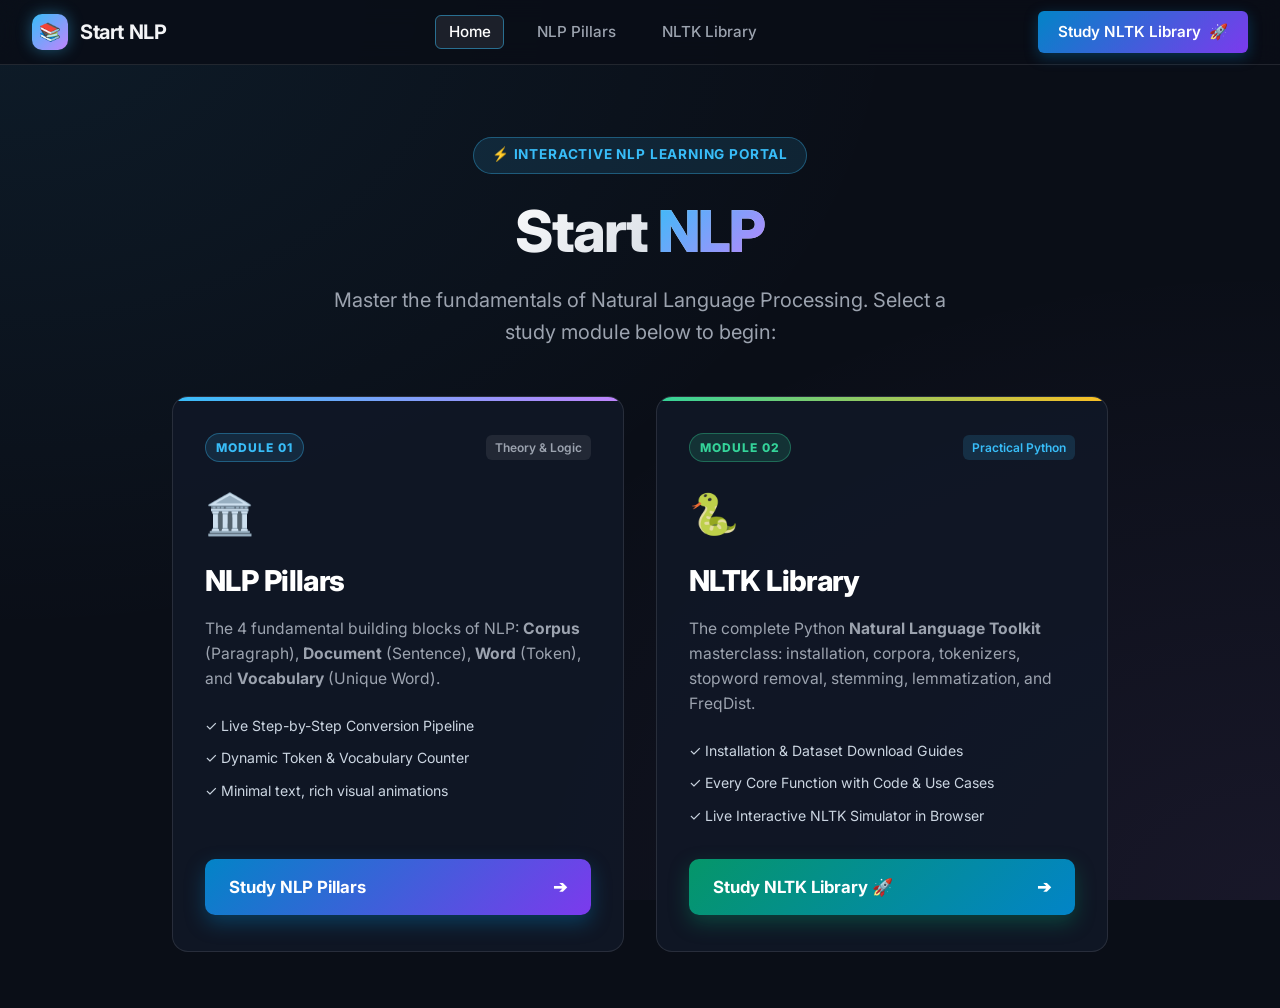
==== index.html @ 8476c87e "first commit: Basic NLP Study platform and NLTK library module" ====
<!DOCTYPE html>
<html lang="en">
<head>
  <meta charset="UTF-8">
  <meta name="viewport" content="width=device-width, initial-scale=1.0">
  <title>Start NLP - Learning Portal</title>
  <link rel="stylesheet" href="style.css">
  <link rel="preconnect" href="https://fonts.googleapis.com">
  <link rel="preconnect" href="https://fonts.gstatic.com" crossorigin>
  <link href="https://fonts.googleapis.com/css2?family=Inter:wght@400;500;600;700;800&family=JetBrains+Mono:wght@500;600&display=swap" rel="stylesheet">
</head>
<body>

  <!-- Top Global Navbar -->
  <header class="top-navbar">
    <a href="index.html" class="brand-logo">
      <div class="brand-icon">📚</div>
      <span>Start NLP</span>
    </a>
    <ul class="nav-links">
      <li><a href="index.html" class="nav-link active">Home</a></li>
      <li><a href="study.html" class="nav-link">NLP Pillars</a></li>
      <li><a href="nltk.html" class="nav-link">NLTK Library</a></li>
    </ul>
    <a href="nltk.html" class="nav-cta-btn">
      <span>Study NLTK Library</span>
      <span>🚀</span>
    </a>
  </header>

  <!-- Clean Front Page Hero -->
  <main>
    <section class="hero-section" style="margin-top: 4.5rem; margin-bottom: 3.5rem;">
      <div class="hero-badge">
        <span>⚡ Interactive NLP Learning Portal</span>
      </div>
      <h1 class="hero-title">
        Start <span>NLP</span>
      </h1>
      <p class="hero-subtitle" style="font-size: 1.25rem; max-width: 650px; margin: 0 auto 3rem auto;">
        Master the fundamentals of Natural Language Processing. Select a study module below to begin:
      </p>

      <!-- Clean 2-Module Selection Cards -->
      <div class="modules-portal-grid">
        
        <!-- Module 1: NLP Pillars -->
        <div class="portal-module-card card-pillars-glow">
          <div class="portal-card-top">
            <span class="portal-module-pill">Module 01</span>
            <span class="portal-tag">Theory & Logic</span>
          </div>
          <div class="portal-icon">🏛️</div>
          <h2 class="portal-card-title">NLP Pillars</h2>
          <p class="portal-card-desc">
            The 4 fundamental building blocks of NLP: <strong>Corpus</strong> (Paragraph), <strong>Document</strong> (Sentence), <strong>Word</strong> (Token), and <strong>Vocabulary</strong> (Unique Word).
          </p>
          <ul class="portal-feature-list">
            <li>✓ Live Step-by-Step Conversion Pipeline</li>
            <li>✓ Dynamic Token & Vocabulary Counter</li>
            <li>✓ Minimal text, rich visual animations</li>
          </ul>
          <a href="study.html" class="portal-card-btn btn-pillars">
            <span>Study NLP Pillars</span>
            <span>➔</span>
          </a>
        </div>

        <!-- Module 2: NLTK Library -->
        <div class="portal-module-card card-nltk-glow">
          <div class="portal-card-top">
            <span class="portal-module-pill" style="background: rgba(52, 211, 153, 0.15); color: var(--color-word); border-color: var(--color-word-border);">Module 02</span>
            <span class="portal-tag" style="background: rgba(56, 189, 248, 0.15); color: var(--color-corpus);">Practical Python</span>
          </div>
          <div class="portal-icon">🐍</div>
          <h2 class="portal-card-title">NLTK Library</h2>
          <p class="portal-card-desc">
            The complete Python <strong>Natural Language Toolkit</strong> masterclass: installation, corpora, tokenizers, stopword removal, stemming, lemmatization, and FreqDist.
          </p>
          <ul class="portal-feature-list">
            <li>✓ Installation & Dataset Download Guides</li>
            <li>✓ Every Core Function with Code & Use Cases</li>
            <li>✓ Live Interactive NLTK Simulator in Browser</li>
          </ul>
          <a href="nltk.html" class="portal-card-btn btn-nltk">
            <span>Study NLTK Library 🚀</span>
            <span>➔</span>
          </a>
        </div>

      </div>
    </section>
  </main>

  <script src="script.js"></script>
</body>
</html>
---- style.css ----
/* =========================================================
   BASIC NLP STUDY PLATFORM - COMPLETE MASTER STYLESHEET
   ========================================================= */

:root {
  --bg-primary: #0a0e17;
  --bg-secondary: #111827;
  --bg-card: rgba(17, 24, 39, 0.85);
  --bg-card-hover: rgba(31, 41, 55, 0.95);
  --border-color: rgba(255, 255, 255, 0.1);
  --border-focus: rgba(56, 189, 248, 0.5);
  --text-main: #f3f4f6;
  --text-muted: #9ca3af;
  --text-dim: #6b7280;

  /* Concept Specific Color Themes */
  --color-corpus: #38bdf8;        /* Sky Blue - Corpus (Paragraph) */
  --color-corpus-bg: rgba(56, 189, 248, 0.12);
  --color-corpus-border: rgba(56, 189, 248, 0.35);

  --color-document: #c084fc;      /* Violet / Purple - Document (Sentence) */
  --color-document-bg: rgba(192, 132, 252, 0.12);
  --color-document-border: rgba(192, 132, 252, 0.35);

  --color-word: #34d399;          /* Emerald - Word (Token) */
  --color-word-bg: rgba(52, 211, 153, 0.12);
  --color-word-border: rgba(52, 211, 153, 0.35);

  --color-vocab: #fbbf24;         /* Amber / Gold - Vocabulary (Unique Word) */
  --color-vocab-bg: rgba(251, 191, 36, 0.12);
  --color-vocab-border: rgba(251, 191, 36, 0.35);

  --sidebar-width: 280px;
  --radius-lg: 16px;
  --radius-md: 10px;
  --radius-sm: 6px;
  --transition: all 0.25s cubic-bezier(0.16, 1, 0.3, 1);
}

* {
  box-sizing: border-box;
  margin: 0;
  padding: 0;
}

body {
  font-family: 'Inter', -apple-system, BlinkMacSystemFont, 'Segoe UI', Roboto, Oxygen, Ubuntu, Cantarell, sans-serif;
  background-color: var(--bg-primary);
  color: var(--text-main);
  line-height: 1.6;
  min-height: 100vh;
  overflow-x: hidden;
  background-image: 
    radial-gradient(at 0% 0%, rgba(56, 189, 248, 0.08) 0px, transparent 50%),
    radial-gradient(at 100% 100%, rgba(192, 132, 252, 0.08) 0px, transparent 50%);
  background-attachment: fixed;
}

/* Custom Scrollbar */
::-webkit-scrollbar {
  width: 8px;
  height: 8px;
}
::-webkit-scrollbar-track {
  background: var(--bg-primary);
}
::-webkit-scrollbar-thumb {
  background: #2d3748;
  border-radius: 4px;
}
::-webkit-scrollbar-thumb:hover {
  background: #4a5568;
}

a {
  color: inherit;
  text-decoration: none;
}

/* =========================================================
   TOP NAVBAR (GLOBAL)
   ========================================================= */
.top-navbar {
  height: 65px;
  border-bottom: 1px solid var(--border-color);
  background: rgba(10, 14, 23, 0.85);
  backdrop-filter: blur(12px);
  position: sticky;
  top: 0;
  z-index: 100;
  display: flex;
  align-items: center;
  justify-content: space-between;
  padding: 0 2rem;
}

.brand-logo {
  display: flex;
  align-items: center;
  gap: 0.75rem;
  font-size: 1.25rem;
  font-weight: 700;
  letter-spacing: -0.02em;
}

.brand-icon {
  width: 36px;
  height: 36px;
  background: linear-gradient(135deg, var(--color-corpus), var(--color-document));
  border-radius: 10px;
  display: flex;
  align-items: center;
  justify-content: center;
  font-size: 1.1rem;
  box-shadow: 0 0 15px rgba(56, 189, 248, 0.4);
}

.nav-links {
  display: flex;
  align-items: center;
  gap: 1.25rem;
  list-style: none;
}

.nav-link {
  font-size: 0.95rem;
  font-weight: 500;
  color: var(--text-muted);
  padding: 0.4rem 0.8rem;
  border-radius: var(--radius-sm);
  transition: var(--transition);
}

.nav-link:hover, .nav-link.active {
  color: #fff;
  background: rgba(255, 255, 255, 0.08);
}

.nav-link.active {
  border: 1px solid var(--border-focus);
}

.nav-cta-btn {
  background: linear-gradient(135deg, #0284c7, #7c3aed);
  color: #fff;
  font-weight: 600;
  padding: 0.55rem 1.25rem;
  border-radius: var(--radius-sm);
  font-size: 0.95rem;
  box-shadow: 0 4px 14px rgba(2, 132, 199, 0.35);
  transition: var(--transition);
  display: inline-flex;
  align-items: center;
  gap: 0.5rem;
}

.nav-cta-btn:hover {
  transform: translateY(-2px);
  box-shadow: 0 6px 20px rgba(2, 132, 199, 0.5);
}

/* =========================================================
   LANDING / MAIN HERO (index.html)
   ========================================================= */
.hero-section {
  max-width: 1000px;
  margin: 3.5rem auto 2rem auto;
  padding: 0 2rem;
  text-align: center;
}

.hero-badge {
  display: inline-flex;
  align-items: center;
  gap: 0.5rem;
  background: rgba(56, 189, 248, 0.12);
  border: 1px solid var(--color-corpus-border);
  color: var(--color-corpus);
  padding: 0.4rem 1.1rem;
  border-radius: 999px;
  font-size: 0.85rem;
  font-weight: 700;
  margin-bottom: 1.5rem;
  text-transform: uppercase;
  letter-spacing: 0.06em;
}

.hero-title {
  font-size: 3.6rem;
  font-weight: 800;
  line-height: 1.15;
  letter-spacing: -0.03em;
  margin-bottom: 1.25rem;
  background: linear-gradient(135deg, #ffffff 30%, #94a3b8 100%);
  -webkit-background-clip: text;
  -webkit-text-fill-color: transparent;
}

.hero-title span {
  background: linear-gradient(135deg, var(--color-corpus), var(--color-document));
  -webkit-background-clip: text;
  -webkit-text-fill-color: transparent;
}

.hero-subtitle {
  font-size: 1.2rem;
  color: var(--text-muted);
  max-width: 720px;
  margin: 0 auto 2.5rem auto;
  line-height: 1.6;
}

.hero-actions {
  display: flex;
  align-items: center;
  justify-content: center;
  gap: 1.25rem;
  margin-bottom: 3.5rem;
}

.btn-primary-large {
  background: linear-gradient(135deg, #0284c7 0%, #9333ea 100%);
  color: white;
  font-weight: 700;
  font-size: 1.2rem;
  padding: 0.95rem 2.5rem;
  border-radius: var(--radius-md);
  box-shadow: 0 10px 25px rgba(147, 51, 234, 0.4);
  transition: var(--transition);
  display: inline-flex;
  align-items: center;
  gap: 0.75rem;
}

.btn-primary-large:hover {
  transform: translateY(-3px) scale(1.02);
  box-shadow: 0 15px 35px rgba(147, 51, 234, 0.6);
}

.btn-secondary-large {
  background: rgba(255, 255, 255, 0.06);
  border: 1px solid var(--border-color);
  color: var(--text-main);
  font-weight: 600;
  font-size: 1.05rem;
  padding: 0.85rem 1.8rem;
  border-radius: var(--radius-md);
  transition: var(--transition);
  display: inline-flex;
  align-items: center;
  gap: 0.5rem;
}

.btn-secondary-large:hover {
  background: rgba(255, 255, 255, 0.12);
  border-color: rgba(255, 255, 255, 0.25);
  color: #fff;
}

/* =========================================================
   TEXT CONVERSION CHAIN HIERARCHY DIAGRAM (index.html)
   ========================================================= */
.hierarchy-diagram {
  background: var(--bg-card);
  border: 1px solid var(--border-color);
  border-radius: var(--radius-lg);
  padding: 2.5rem 2rem;
  margin-bottom: 3.5rem;
  text-align: center;
  box-shadow: 0 10px 30px rgba(0, 0, 0, 0.25);
}

.hierarchy-flow {
  display: flex;
  align-items: center;
  justify-content: center;
  gap: 1rem;
  flex-wrap: wrap;
  margin: 1.5rem 0;
}

.flow-step {
  padding: 1rem 1.3rem;
  border-radius: var(--radius-md);
  min-width: 170px;
  text-align: center;
  transition: var(--transition);
}

.flow-step:hover {
  transform: translateY(-4px);
}

.flow-step.step-corpus {
  background: var(--color-corpus-bg);
  border: 2px solid var(--color-corpus-border);
  color: var(--color-corpus);
}

.flow-step.step-document {
  background: var(--color-document-bg);
  border: 2px solid var(--color-document-border);
  color: var(--color-document);
}

.flow-step.step-word {
  background: var(--color-word-bg);
  border: 2px solid var(--color-word-border);
  color: var(--color-word);
}

.flow-step.step-vocab {
  background: var(--color-vocab-bg);
  border: 2px solid var(--color-vocab-border);
  color: var(--color-vocab);
}

.flow-arrow {
  color: var(--text-dim);
  font-size: 1.6rem;
  font-weight: bold;
}

.step-title {
  font-size: 1.1rem;
  font-weight: 800;
  display: block;
}

.step-desc {
  font-size: 0.85rem;
  opacity: 0.9;
  margin-top: 0.25rem;
  display: block;
}

/* =========================================================
   4 CORE PILLARS GRID (index.html)
   ========================================================= */
.pillars-container {
  max-width: 1100px;
  margin: 0 auto 5rem auto;
  padding: 0 2rem;
}

.pillars-heading {
  text-align: center;
  margin-bottom: 2rem;
}

.pillars-heading h2 {
  font-size: 2rem;
  font-weight: 800;
  margin-bottom: 0.5rem;
}

.pillars-heading p {
  color: var(--text-muted);
  font-size: 1.05rem;
}

.pillars-grid {
  display: grid;
  grid-template-columns: repeat(auto-fit, minmax(240px, 1fr));
  gap: 1.5rem;
}

.pillar-card {
  background: var(--bg-card);
  border: 1px solid var(--border-color);
  border-radius: var(--radius-lg);
  padding: 1.75rem;
  transition: var(--transition);
  display: flex;
  flex-direction: column;
  position: relative;
  overflow: hidden;
}

.pillar-card::before {
  content: '';
  position: absolute;
  top: 0;
  left: 0;
  right: 0;
  height: 4px;
}

.pillar-card.card-corpus::before { background: var(--color-corpus); }
.pillar-card.card-document::before { background: var(--color-document); }
.pillar-card.card-word::before { background: var(--color-word); }
.pillar-card.card-vocab::before { background: var(--color-vocab); }

.pillar-card:hover {
  transform: translateY(-6px);
  border-color: rgba(255, 255, 255, 0.25);
  box-shadow: 0 12px 30px rgba(0, 0, 0, 0.4);
}

.pillar-number {
  font-size: 0.8rem;
  font-weight: 700;
  color: var(--text-dim);
  text-transform: uppercase;
  margin-bottom: 0.5rem;
}

.pillar-term {
  font-size: 1.4rem;
  font-weight: 800;
  margin-bottom: 0.25rem;
}

.pillar-eq {
  font-size: 0.95rem;
  font-weight: 700;
  margin-bottom: 1rem;
  display: inline-block;
  padding: 0.25rem 0.65rem;
  border-radius: var(--radius-sm);
  width: fit-content;
  font-family: monospace;
}

.card-corpus .pillar-eq { background: var(--color-corpus-bg); color: var(--color-corpus); border: 1px solid var(--color-corpus-border); }
.card-document .pillar-eq { background: var(--color-document-bg); color: var(--color-document); border: 1px solid var(--color-document-border); }
.card-word .pillar-eq { background: var(--color-word-bg); color: var(--color-word); border: 1px solid var(--color-word-border); }
.card-vocab .pillar-eq { background: var(--color-vocab-bg); color: var(--color-vocab); border: 1px solid var(--color-vocab-border); }

.pillar-desc {
  color: var(--text-muted);
  font-size: 0.95rem;
  line-height: 1.5;
  margin-bottom: 1.5rem;
  flex-grow: 1;
}

.pillar-link {
  font-size: 0.9rem;
  font-weight: 700;
  display: flex;
  align-items: center;
  gap: 0.4rem;
  transition: var(--transition);
}

.pillar-link:hover {
  gap: 0.65rem;
}

/* =========================================================
   UPPER SUB-HEADINGS BAR (CLICK TO GO)
   ========================================================= */
.upper-subheadings-wrapper {
  background: rgba(15, 23, 42, 0.95);
  backdrop-filter: blur(12px);
  border-bottom: 1px solid var(--border-color);
  padding: 0.85rem 2rem;
  position: sticky;
  top: 65px;
  z-index: 90;
}

.upper-subheadings-title {
  font-size: 0.75rem;
  text-transform: uppercase;
  letter-spacing: 0.08em;
  color: var(--text-dim);
  font-weight: 700;
  margin-bottom: 0.45rem;
}

.upper-subheadings-bar {
  display: flex;
  align-items: center;
  gap: 0.75rem;
  flex-wrap: wrap;
}

.subheading-btn {
  display: inline-flex;
  align-items: center;
  gap: 0.5rem;
  padding: 0.5rem 1.1rem;
  border-radius: 999px;
  font-size: 0.85rem;
  font-weight: 600;
  cursor: pointer;
  transition: var(--transition);
  border: 1px solid transparent;
  background: rgba(255, 255, 255, 0.05);
  color: var(--text-muted);
}

.subheading-btn:hover {
  transform: translateY(-2px);
  color: #fff;
}

.subheading-btn.btn-corpus {
  color: var(--color-corpus);
  border-color: var(--color-corpus-border);
  background: var(--color-corpus-bg);
}
.subheading-btn.btn-corpus:hover {
  background: rgba(56, 189, 248, 0.25);
  box-shadow: 0 0 12px rgba(56, 189, 248, 0.35);
}

.subheading-btn.btn-document {
  color: var(--color-document);
  border-color: var(--color-document-border);
  background: var(--color-document-bg);
}
.subheading-btn.btn-document:hover {
  background: rgba(192, 132, 252, 0.25);
  box-shadow: 0 0 12px rgba(192, 132, 252, 0.35);
}

.subheading-btn.btn-word {
  color: var(--color-word);
  border-color: var(--color-word-border);
  background: var(--color-word-bg);
}
.subheading-btn.btn-word:hover {
  background: rgba(52, 211, 153, 0.25);
  box-shadow: 0 0 12px rgba(52, 211, 153, 0.35);
}

.subheading-btn.btn-vocab {
  color: var(--color-vocab);
  border-color: var(--color-vocab-border);
  background: var(--color-vocab-bg);
}
.subheading-btn.btn-vocab:hover {
  background: rgba(251, 191, 36, 0.25);
  box-shadow: 0 0 12px rgba(251, 191, 36, 0.35);
}

/* =========================================================
   STUDY LAYOUT (SIDEBAR + MAIN CONTENT AREA)
   ========================================================= */
.study-layout {
  display: flex;
  min-height: calc(100vh - 65px);
}

/* Left Sidebar: ONLY TOPIC INSIDE NLP (Topic 1: NLP Pillars) */
.study-sidebar {
  width: var(--sidebar-width);
  background: rgba(17, 24, 39, 0.95);
  border-right: 1px solid var(--border-color);
  padding: 1.75rem 1.25rem;
  position: sticky;
  top: 65px;
  height: calc(100vh - 65px);
  overflow-y: auto;
  display: flex;
  flex-direction: column;
  flex-shrink: 0;
}

.sidebar-category {
  font-size: 0.72rem;
  text-transform: uppercase;
  letter-spacing: 0.1em;
  color: var(--text-dim);
  font-weight: 700;
  margin-bottom: 0.75rem;
  padding-left: 0.5rem;
}

.topic-card-box {
  background: rgba(255, 255, 255, 0.04);
  border: 1px solid var(--border-color);
  border-radius: var(--radius-md);
  padding: 1rem;
  margin-bottom: 1.5rem;
}

.topic-main-link {
  display: flex;
  align-items: center;
  justify-content: space-between;
  font-size: 0.95rem;
  font-weight: 700;
  color: #fff;
  margin-bottom: 0.75rem;
}

.topic-badge-active {
  background: linear-gradient(135deg, var(--color-corpus), var(--color-document));
  color: #0f172a;
  font-size: 0.7rem;
  padding: 0.15rem 0.45rem;
  border-radius: 4px;
  font-weight: 800;
}

.topic-sublist {
  list-style: none;
  display: flex;
  flex-direction: column;
  gap: 0.45rem;
  padding-left: 0.5rem;
  border-left: 2px solid rgba(255, 255, 255, 0.1);
  margin-left: 0.4rem;
}

.subtopic-item a {
  display: flex;
  align-items: center;
  justify-content: space-between;
  font-size: 0.85rem;
  color: var(--text-muted);
  padding: 0.35rem 0.5rem;
  border-radius: var(--radius-sm);
  transition: var(--transition);
}

.subtopic-item a:hover {
  color: #fff;
  background: rgba(255, 255, 255, 0.08);
}

.subtopic-item.active a {
  color: #fff;
  font-weight: 700;
  background: rgba(56, 189, 248, 0.15);
}

.sidebar-footer-note {
  margin-top: auto;
  padding-top: 1.25rem;
  border-top: 1px solid var(--border-color);
  font-size: 0.8rem;
  color: var(--text-dim);
}

/* Main Content Area */
.study-content {
  flex-grow: 1;
  padding: 2rem 2.5rem;
  max-width: 1240px;
  overflow-y: auto;
}

/* =========================================================
   STEP-BY-STEP VISUAL CONVERSION PIPELINE SHOWCASE
   Corpus ➔ Document ➔ Word (Token) ➔ Vocabulary
   ========================================================= */
.conversion-showcase-panel {
  background: var(--bg-card);
  border: 1px solid var(--border-color);
  border-radius: var(--radius-lg);
  padding: 2rem;
  margin-bottom: 3rem;
  box-shadow: 0 10px 30px rgba(0, 0, 0, 0.25);
}

.pipeline-header {
  display: flex;
  align-items: center;
  justify-content: space-between;
  margin-bottom: 1.5rem;
  flex-wrap: wrap;
  gap: 1rem;
}

.pipeline-title {
  font-size: 1.4rem;
  font-weight: 800;
  display: flex;
  align-items: center;
  gap: 0.6rem;
}

.preset-btn {
  background: rgba(255, 255, 255, 0.06);
  border: 1px solid var(--border-color);
  color: var(--text-muted);
  font-size: 0.8rem;
  padding: 0.35rem 0.75rem;
  border-radius: var(--radius-sm);
  cursor: pointer;
  transition: var(--transition);
}

.preset-btn:hover {
  background: rgba(255, 255, 255, 0.12);
  color: #fff;
}

/* Pipeline Input */
.pipeline-input-box {
  background: #0d121d;
  border: 1px solid var(--border-color);
  border-radius: var(--radius-md);
  padding: 1.25rem;
  margin-bottom: 2rem;
}

.pipeline-input-label {
  display: flex;
  align-items: center;
  justify-content: space-between;
  font-size: 0.85rem;
  font-weight: 600;
  color: var(--text-muted);
  margin-bottom: 0.6rem;
}

.pipeline-textarea {
  width: 100%;
  min-height: 85px;
  background: #080c14;
  border: 1px solid var(--border-color);
  border-radius: var(--radius-sm);
  padding: 0.85rem 1rem;
  color: #fff;
  font-family: inherit;
  font-size: 0.95rem;
  line-height: 1.6;
  resize: vertical;
  transition: var(--transition);
}

.pipeline-textarea:focus {
  outline: none;
  border-color: var(--color-corpus);
  box-shadow: 0 0 15px rgba(56, 189, 248, 0.3);
}

/* Connected 4 Stages Flow */
.conversion-stages-flow {
  display: flex;
  flex-direction: column;
  gap: 1.25rem;
}

.stage-connector-arrow {
  display: flex;
  align-items: center;
  justify-content: center;
  gap: 0.5rem;
  color: var(--text-dim);
  font-size: 0.85rem;
  font-weight: 700;
  text-transform: uppercase;
  letter-spacing: 0.05em;
  padding: 0.25rem 0;
}

.stage-connector-arrow .arrow-symbol {
  font-size: 1.25rem;
  color: var(--color-corpus);
}

.stage-card {
  background: #0f1523;
  border-radius: var(--radius-md);
  border: 1px solid var(--border-color);
  padding: 1.5rem;
  transition: var(--transition);
}

.stage-card:hover {
  border-color: rgba(255, 255, 255, 0.25);
  box-shadow: 0 8px 24px rgba(0, 0, 0, 0.3);
}

.stage-card.stage-corpus { border-left: 4px solid var(--color-corpus); }
.stage-card.stage-document { border-left: 4px solid var(--color-document); }
.stage-card.stage-word { border-left: 4px solid var(--color-word); }
.stage-card.stage-vocab { border-left: 4px solid var(--color-vocab); }

.stage-header {
  display: flex;
  align-items: center;
  justify-content: space-between;
  margin-bottom: 0.85rem;
  flex-wrap: wrap;
  gap: 0.5rem;
}

.stage-badge {
  display: inline-flex;
  align-items: center;
  gap: 0.5rem;
  font-weight: 700;
  font-size: 1.05rem;
}

.stage-formula {
  font-family: monospace;
  font-size: 0.85rem;
  font-weight: 700;
  padding: 0.2rem 0.6rem;
  border-radius: 999px;
}

.stage-corpus .stage-formula { background: var(--color-corpus-bg); color: var(--color-corpus); }
.stage-document .stage-formula { background: var(--color-document-bg); color: var(--color-document); }
.stage-word .stage-formula { background: var(--color-word-bg); color: var(--color-word); }
.stage-vocab .stage-formula { background: var(--color-vocab-bg); color: var(--color-vocab); }

.stage-count-indicator {
  font-size: 0.85rem;
  font-weight: 700;
  padding: 0.25rem 0.75rem;
  border-radius: var(--radius-sm);
  background: rgba(255, 255, 255, 0.08);
}

.stage-explanation-simple {
  font-size: 0.95rem;
  color: var(--text-muted);
  margin-bottom: 1rem;
}

.stage-visual-output {
  background: #090d16;
  border: 1px solid rgba(255, 255, 255, 0.06);
  border-radius: var(--radius-sm);
  padding: 1rem;
  min-height: 50px;
}

/* Visual Units Elements */
.corpus-paragraph-box {
  border-left: 3px solid var(--color-corpus);
  padding: 0.5rem 0.85rem;
  color: #e2e8f0;
  font-style: italic;
  font-size: 1rem;
  line-height: 1.6;
}

.doc-list {
  display: flex;
  flex-direction: column;
  gap: 0.5rem;
}

.doc-item {
  background: rgba(192, 132, 252, 0.08);
  border: 1px solid var(--color-document-border);
  padding: 0.5rem 0.75rem;
  border-radius: var(--radius-sm);
  display: flex;
  align-items: center;
  gap: 0.6rem;
  font-size: 0.9rem;
}

.doc-tag {
  background: var(--color-document);
  color: #0f172a;
  font-size: 0.7rem;
  font-weight: 800;
  padding: 0.15rem 0.45rem;
  border-radius: 4px;
  flex-shrink: 0;
}

.token-list {
  display: flex;
  flex-wrap: wrap;
  gap: 0.4rem;
}

.token-chip {
  background: var(--color-word-bg);
  border: 1px solid var(--color-word-border);
  color: var(--color-word);
  font-size: 0.82rem;
  font-weight: 600;
  padding: 0.25rem 0.6rem;
  border-radius: 4px;
  font-family: monospace;
  display: inline-flex;
  align-items: center;
  gap: 0.35rem;
}

.token-index {
  font-size: 0.68rem;
  color: var(--text-dim);
}

.vocab-tag-cloud {
  display: flex;
  flex-wrap: wrap;
  gap: 0.5rem;
}

.vocab-pill {
  background: var(--color-vocab-bg);
  border: 1px solid var(--color-vocab-border);
  color: var(--color-vocab);
  font-size: 0.82rem;
  font-weight: 600;
  padding: 0.25rem 0.7rem;
  border-radius: 999px;
  display: inline-flex;
  align-items: center;
  gap: 0.4rem;
  font-family: monospace;
}

.vocab-pill .freq {
  background: rgba(0, 0, 0, 0.45);
  font-size: 0.7rem;
  padding: 0.05rem 0.35rem;
  border-radius: 999px;
}

/* =========================================================
   CONCISE VISUAL SUBTOPIC CARDS & DEMO BOXES
   ========================================================= */
.subtopic-cards-container {
  display: grid;
  grid-template-columns: repeat(2, 1fr);
  gap: 1.5rem;
  margin-bottom: 3rem;
}

@media (max-width: 900px) {
  .subtopic-cards-container {
    grid-template-columns: 1fr;
  }
}

.subtopic-card {
  background: var(--bg-card);
  border: 1px solid var(--border-color);
  border-radius: var(--radius-lg);
  padding: 1.75rem;
  display: flex;
  flex-direction: column;
  transition: var(--transition);
  scroll-margin-top: 130px;
}

.subtopic-card:hover {
  border-color: rgba(255, 255, 255, 0.25);
  transform: translateY(-4px);
}

.subtopic-top-bar {
  display: flex;
  align-items: center;
  justify-content: space-between;
  margin-bottom: 0.75rem;
}

.subtopic-title {
  font-size: 1.25rem;
  font-weight: 800;
}

.subtopic-formula {
  font-size: 0.85rem;
  font-weight: 700;
  padding: 0.2rem 0.6rem;
  border-radius: var(--radius-sm);
  font-family: monospace;
}

.subtopic-simple-rule {
  font-size: 0.95rem;
  color: #e2e8f0;
  margin-bottom: 1rem;
  line-height: 1.5;
}

.subtopic-visual-box {
  background: #090d16;
  border-radius: var(--radius-sm);
  padding: 1rem;
  margin-bottom: 1rem;
  border: 1px solid rgba(255, 255, 255, 0.06);
  flex-grow: 1;
}

.subtopic-takeaway {
  font-size: 0.85rem;
  color: var(--text-dim);
  display: flex;
  align-items: center;
  gap: 0.4rem;
}

/* Standalone Interactive Demo Boxes */
.interactive-demo-box {
  background: #0f172a;
  border: 1px solid var(--border-color);
  border-radius: var(--radius-lg);
  padding: 1.75rem;
  margin-bottom: 2rem;
}

.nlp-textarea {
  width: 100%;
  min-height: 90px;
  background: #0d121d;
  border: 1px solid var(--border-color);
  border-radius: var(--radius-md);
  padding: 0.85rem 1rem;
  color: var(--text-main);
  font-family: inherit;
  font-size: 0.95rem;
  line-height: 1.6;
  resize: vertical;
  transition: var(--transition);
}

.nlp-textarea:focus {
  outline: none;
  border-color: var(--color-corpus);
  box-shadow: 0 0 15px rgba(56, 189, 248, 0.25);
}

.action-btn {
  background: rgba(255, 255, 255, 0.08);
  border: 1px solid var(--border-color);
  color: #fff;
  padding: 0.6rem 1.25rem;
  border-radius: var(--radius-sm);
  font-size: 0.9rem;
  font-weight: 600;
  cursor: pointer;
  transition: var(--transition);
  display: inline-flex;
  align-items: center;
  gap: 0.5rem;
}

.action-btn:hover {
  background: rgba(255, 255, 255, 0.16);
  border-color: rgba(255, 255, 255, 0.3);
}

.action-btn.primary {
  background: linear-gradient(135deg, #0284c7, #2563eb);
  border-color: transparent;
}
.action-btn.primary:hover {
  box-shadow: 0 4px 15px rgba(37, 99, 235, 0.4);
}

/* Page Navigation Footer */
.page-nav-footer {
  display: flex;
  align-items: center;
  justify-content: space-between;
  margin-top: 3.5rem;
  padding-top: 2rem;
  border-top: 1px solid var(--border-color);
}

.nav-pager-link {
  display: flex;
  flex-direction: column;
  padding: 0.85rem 1.25rem;
  background: rgba(255, 255, 255, 0.04);
  border: 1px solid var(--border-color);
  border-radius: var(--radius-md);
  transition: var(--transition);
  min-width: 180px;
}

.nav-pager-link:hover {
  background: rgba(255, 255, 255, 0.08);
  border-color: rgba(255, 255, 255, 0.2);
  transform: translateY(-2px);
}

.nav-pager-link.prev { text-align: left; }
.nav-pager-link.next { text-align: right; margin-left: auto; }

.nav-pager-sub {
  font-size: 0.75rem;
  color: var(--text-dim);
  text-transform: uppercase;
  font-weight: 600;
}

.nav-pager-title {
  font-size: 1rem;
  font-weight: 700;
  color: #fff;
  margin-top: 0.2rem;
}

/* =========================================================
   CLEAN PORTAL MODULES GRID (index.html)
   ========================================================= */
.modules-portal-grid {
  display: grid;
  grid-template-columns: repeat(2, 1fr);
  gap: 2rem;
  max-width: 960px;
  margin: 0 auto;
  text-align: left;
}

@media (max-width: 820px) {
  .modules-portal-grid {
    grid-template-columns: 1fr;
  }
}

.portal-module-card {
  background: var(--bg-card);
  border: 1px solid var(--border-color);
  border-radius: var(--radius-lg);
  padding: 2.25rem 2rem;
  display: flex;
  flex-direction: column;
  transition: var(--transition);
  position: relative;
  overflow: hidden;
}

.portal-module-card:hover {
  transform: translateY(-6px);
  border-color: rgba(255, 255, 255, 0.25);
  box-shadow: 0 15px 35px rgba(0, 0, 0, 0.45);
}

.card-pillars-glow::before {
  content: '';
  position: absolute;
  top: 0;
  left: 0;
  right: 0;
  height: 4px;
  background: linear-gradient(90deg, var(--color-corpus), var(--color-document));
}

.card-nltk-glow::before {
  content: '';
  position: absolute;
  top: 0;
  left: 0;
  right: 0;
  height: 4px;
  background: linear-gradient(90deg, var(--color-word), var(--color-vocab));
}

.portal-card-top {
  display: flex;
  align-items: center;
  justify-content: space-between;
  margin-bottom: 1.25rem;
}

.portal-module-pill {
  font-size: 0.75rem;
  font-weight: 800;
  text-transform: uppercase;
  letter-spacing: 0.08em;
  padding: 0.25rem 0.65rem;
  border-radius: 999px;
  background: rgba(56, 189, 248, 0.12);
  color: var(--color-corpus);
  border: 1px solid var(--color-corpus-border);
}

.portal-tag {
  font-size: 0.75rem;
  font-weight: 600;
  padding: 0.2rem 0.55rem;
  border-radius: var(--radius-sm);
  background: rgba(255, 255, 255, 0.08);
  color: var(--text-muted);
}

.portal-icon {
  font-size: 2.5rem;
  margin-bottom: 0.75rem;
}

.portal-card-title {
  font-size: 1.8rem;
  font-weight: 800;
  letter-spacing: -0.02em;
  margin-bottom: 0.75rem;
  color: #fff;
}

.portal-card-desc {
  font-size: 0.98rem;
  color: var(--text-muted);
  line-height: 1.6;
  margin-bottom: 1.5rem;
}

.portal-feature-list {
  list-style: none;
  display: flex;
  flex-direction: column;
  gap: 0.6rem;
  font-size: 0.88rem;
  color: var(--text-main);
  margin-bottom: 2rem;
  flex-grow: 1;
}

.portal-feature-list li {
  display: flex;
  align-items: center;
  gap: 0.5rem;
  color: #cbd5e1;
}

.portal-card-btn {
  display: flex;
  align-items: center;
  justify-content: space-between;
  padding: 0.9rem 1.5rem;
  border-radius: var(--radius-md);
  font-weight: 700;
  font-size: 1.05rem;
  transition: var(--transition);
}

.btn-pillars {
  background: linear-gradient(135deg, #0284c7, #7c3aed);
  color: #fff;
  box-shadow: 0 8px 20px rgba(2, 132, 199, 0.35);
}

.btn-pillars:hover {
  transform: translateY(-2px);
  box-shadow: 0 12px 25px rgba(2, 132, 199, 0.5);
}

.btn-nltk {
  background: linear-gradient(135deg, #059669, #0284c7);
  color: #fff;
  box-shadow: 0 8px 20px rgba(5, 150, 105, 0.35);
}

.btn-nltk:hover {
  transform: translateY(-2px);
  box-shadow: 0 12px 25px rgba(5, 150, 105, 0.5);
}

/* =========================================================
   NLTK DOCUMENTATION & CODE CARDS (nltk.html)
   ========================================================= */
.nltk-tabs-row {
  display: flex;
  gap: 0.5rem;
  flex-wrap: wrap;
  margin-bottom: 0.75rem;
}

.nltk-tab-btn {
  background: rgba(255, 255, 255, 0.05);
  border: 1px solid var(--border-color);
  color: var(--text-muted);
  font-size: 0.85rem;
  font-weight: 600;
  padding: 0.45rem 0.9rem;
  border-radius: var(--radius-sm);
  cursor: pointer;
  transition: var(--transition);
  font-family: monospace;
}

.nltk-tab-btn:hover {
  background: rgba(255, 255, 255, 0.12);
  color: #fff;
}

.nltk-tab-btn.active {
  background: var(--color-word-bg);
  border-color: var(--color-word-border);
  color: var(--color-word);
  font-weight: 700;
}

.nltk-doc-section {
  margin-bottom: 3.5rem;
  scroll-margin-top: 140px;
}

.nltk-section-header {
  display: flex;
  align-items: flex-start;
  gap: 1.25rem;
  margin-bottom: 1.5rem;
}

.nltk-num-badge {
  font-size: 1.1rem;
  font-weight: 800;
  padding: 0.4rem 0.85rem;
  border-radius: var(--radius-md);
  background: rgba(56, 189, 248, 0.12);
  border: 1px solid var(--color-corpus-border);
  color: var(--color-corpus);
  font-family: monospace;
}

.nltk-section-title {
  font-size: 1.6rem;
  font-weight: 800;
  letter-spacing: -0.01em;
  margin-bottom: 0.25rem;
}

.nltk-section-subtitle {
  color: var(--text-muted);
  font-size: 0.98rem;
}

.code-card {
  background: #0d121d;
  border: 1px solid var(--border-color);
  border-radius: var(--radius-md);
  margin-bottom: 1.5rem;
  overflow: hidden;
  transition: var(--transition);
}

.code-card:hover {
  border-color: rgba(255, 255, 255, 0.2);
}

.code-card-header {
  background: #080c14;
  padding: 0.65rem 1.25rem;
  display: flex;
  align-items: center;
  justify-content: space-between;
  border-bottom: 1px solid rgba(255, 255, 255, 0.08);
}

.code-lang-tag {
  font-family: monospace;
  font-size: 0.8rem;
  font-weight: 700;
  color: var(--color-corpus);
}

.code-purpose-tag {
  font-size: 0.78rem;
  color: var(--text-dim);
  font-weight: 600;
}

.code-content {
  padding: 1.25rem 1.5rem;
  overflow-x: auto;
  font-family: 'JetBrains Mono', Consolas, Monaco, monospace;
  font-size: 0.9rem;
  line-height: 1.65;
  color: #e2e8f0;
}

.code-content code {
  color: inherit;
  font-family: inherit;
}

.use-case-box {
  background: rgba(255, 255, 255, 0.03);
  border-top: 1px solid rgba(255, 255, 255, 0.06);
  padding: 0.85rem 1.25rem;
  font-size: 0.88rem;
  color: var(--text-muted);
  line-height: 1.5;
}

.use-case-box strong {
  color: #fff;
}

/* =========================================================
   RESPONSIVE
   ========================================================= */
@media (max-width: 768px) {
  .study-layout {
    flex-direction: column;
  }
  .study-sidebar {
    width: 100%;
    height: auto;
    position: relative;
    top: 0;
    border-right: none;
    border-bottom: 1px solid var(--border-color);
  }
  .upper-subheadings-wrapper {
    top: 65px;
    padding: 0.5rem 1rem;
  }
  .study-content {
    padding: 1rem;
  }
  .hero-title {
    font-size: 2.5rem;
  }
  .hierarchy-flow {
    flex-direction: column;
  }
  .flow-arrow {
    transform: rotate(90deg);
  }
}
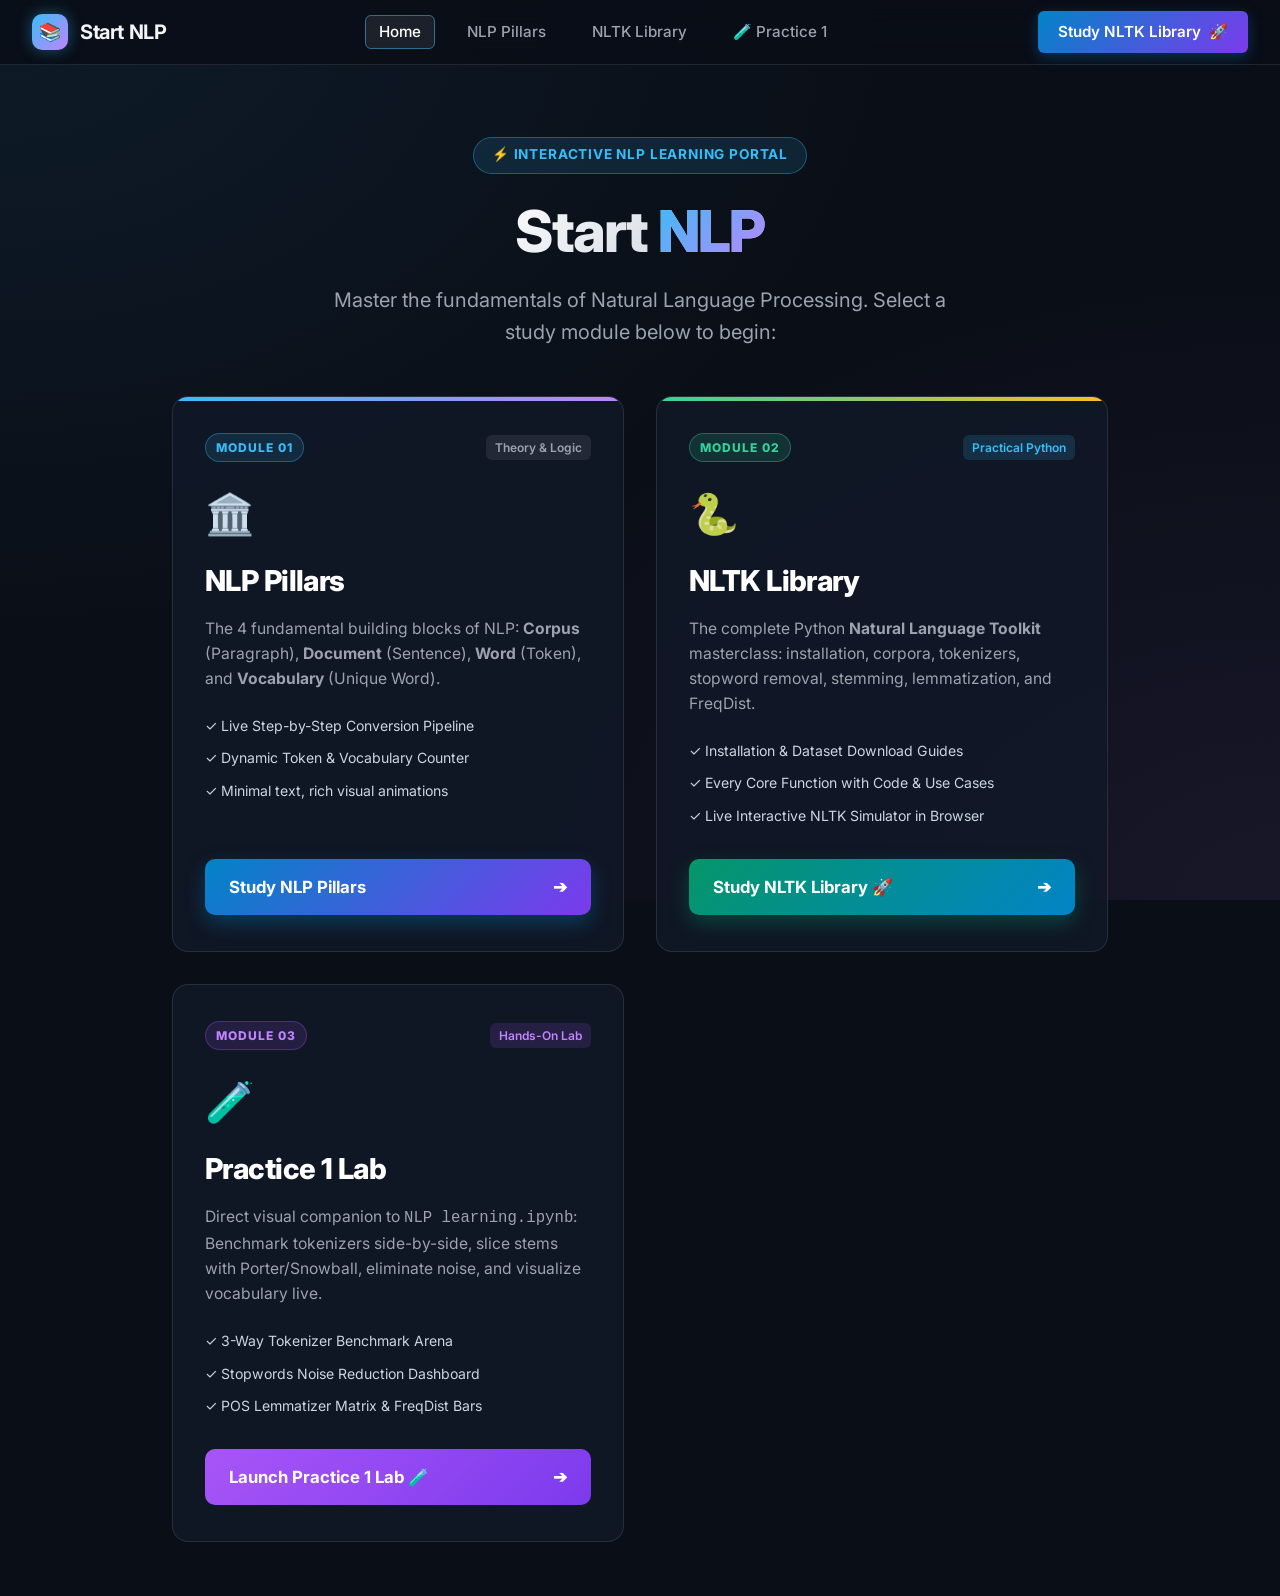
==== commit 26ae5ec1: "Add Chapter 3: Practice 1 practical lab and update NLP learning notebook with visual units" ====
--- a/index.html
+++ b/index.html
@@ -21,6 +21,7 @@
       <li><a href="index.html" class="nav-link active">Home</a></li>
       <li><a href="study.html" class="nav-link">NLP Pillars</a></li>
       <li><a href="nltk.html" class="nav-link">NLTK Library</a></li>
+      <li><a href="practice.html" class="nav-link">🧪 Practice 1</a></li>
     </ul>
     <a href="nltk.html" class="nav-cta-btn">
       <span>Study NLTK Library</span>
@@ -88,6 +89,28 @@
           </a>
         </div>
 
+        <!-- Module 3: Practice 1 Lab -->
+        <div class="portal-module-card card-practice-glow">
+          <div class="portal-card-top">
+            <span class="portal-module-pill" style="background: rgba(168, 85, 247, 0.15); color: #c084fc; border-color: rgba(168, 85, 247, 0.3);">Module 03</span>
+            <span class="portal-tag" style="background: rgba(168, 85, 247, 0.15); color: #c084fc;">Hands-On Lab</span>
+          </div>
+          <div class="portal-icon">🧪</div>
+          <h2 class="portal-card-title">Practice 1 Lab</h2>
+          <p class="portal-card-desc">
+            Direct visual companion to <code>NLP learning.ipynb</code>: Benchmark tokenizers side-by-side, slice stems with Porter/Snowball, eliminate noise, and visualize vocabulary live.
+          </p>
+          <ul class="portal-feature-list">
+            <li>✓ 3-Way Tokenizer Benchmark Arena</li>
+            <li>✓ Stopwords Noise Reduction Dashboard</li>
+            <li>✓ POS Lemmatizer Matrix & FreqDist Bars</li>
+          </ul>
+          <a href="practice.html" class="portal-card-btn btn-practice">
+            <span>Launch Practice 1 Lab 🧪</span>
+            <span>➔</span>
+          </a>
+        </div>
+
       </div>
     </section>
   </main>
--- a/style.css
+++ b/style.css
@@ -629,6 +629,31 @@
   background: rgba(56, 189, 248, 0.15);
 }
 
+.sidebar-mode-item.active a {
+  font-weight: 700;
+  color: #fff;
+}
+.sidebar-mode-item[data-mode="token"].active a {
+  background: rgba(56, 189, 248, 0.15);
+  border-left: 3px solid var(--color-corpus);
+}
+.sidebar-mode-item[data-mode="stopwords"].active a {
+  background: rgba(244, 63, 94, 0.15);
+  border-left: 3px solid #fb7185;
+}
+.sidebar-mode-item[data-mode="stem"].active a {
+  background: rgba(52, 211, 153, 0.15);
+  border-left: 3px solid var(--color-word);
+}
+.sidebar-mode-item[data-mode="lemma"].active a {
+  background: rgba(192, 132, 252, 0.15);
+  border-left: 3px solid var(--color-document);
+}
+.sidebar-mode-item[data-mode="freq"].active a {
+  background: rgba(251, 191, 36, 0.15);
+  border-left: 3px solid var(--color-vocab);
+}
+
 .sidebar-footer-note {
   margin-top: auto;
   padding-top: 1.25rem;
@@ -1098,9 +1123,9 @@
    ========================================================= */
 .modules-portal-grid {
   display: grid;
-  grid-template-columns: repeat(2, 1fr);
+  grid-template-columns: repeat(auto-fit, minmax(320px, 1fr));
   gap: 2rem;
-  max-width: 960px;
+  max-width: 1180px;
   margin: 0 auto;
   text-align: left;
 }
@@ -1378,6 +1403,912 @@
 
 .use-case-box strong {
   color: #fff;
+}
+
+/* =========================================================
+   NLTK VISUAL IMPORT TREE DIAGRAM & INSPECTOR
+   ========================================================= */
+.nltk-tree-container {
+  background: var(--bg-card);
+  border: 1px solid var(--border-color);
+  border-radius: var(--radius-lg);
+  padding: 2.25rem 2rem;
+  margin-bottom: 3.5rem;
+  box-shadow: 0 10px 30px rgba(0, 0, 0, 0.3);
+  position: relative;
+  overflow: hidden;
+}
+
+.tree-header-wrapper {
+  margin-bottom: 2rem;
+}
+
+.tree-main-title {
+  font-size: 1.5rem;
+  font-weight: 800;
+  display: flex;
+  align-items: center;
+  gap: 0.6rem;
+  margin-bottom: 0.4rem;
+}
+
+.tree-main-desc {
+  color: var(--text-muted);
+  font-size: 0.95rem;
+}
+
+/* Root Node Visual */
+.tree-root-center {
+  display: flex;
+  flex-direction: column;
+  align-items: center;
+  margin-bottom: 2rem;
+  position: relative;
+}
+
+.tree-root-node {
+  background: linear-gradient(135deg, #059669, #0284c7);
+  color: #fff;
+  padding: 0.75rem 2rem;
+  border-radius: 999px;
+  font-family: 'JetBrains Mono', monospace;
+  font-size: 1.25rem;
+  font-weight: 800;
+  box-shadow: 0 0 25px rgba(2, 132, 199, 0.45);
+  display: inline-flex;
+  align-items: center;
+  gap: 0.75rem;
+  border: 2px solid rgba(255, 255, 255, 0.3);
+  z-index: 2;
+}
+
+.tree-root-node .root-tag {
+  background: rgba(0, 0, 0, 0.35);
+  font-size: 0.75rem;
+  padding: 0.15rem 0.6rem;
+  border-radius: 999px;
+}
+
+.tree-root-stem-line {
+  width: 2px;
+  height: 28px;
+  background: linear-gradient(to bottom, #0284c7, var(--border-color));
+  margin: 0 auto;
+}
+
+/* Branches Grid */
+.tree-branches-grid {
+  display: grid;
+  grid-template-columns: repeat(auto-fit, minmax(260px, 1fr));
+  gap: 1.25rem;
+  margin-bottom: 2.5rem;
+}
+
+.tree-branch-card {
+  background: #0d121d;
+  border: 1px solid var(--border-color);
+  border-radius: var(--radius-md);
+  padding: 1.25rem;
+  transition: var(--transition);
+  position: relative;
+  display: flex;
+  flex-direction: column;
+}
+
+.tree-branch-card:hover {
+  border-color: rgba(255, 255, 255, 0.25);
+  box-shadow: 0 8px 24px rgba(0, 0, 0, 0.35);
+}
+
+.branch-header {
+  display: flex;
+  align-items: center;
+  justify-content: space-between;
+  padding-bottom: 0.75rem;
+  border-bottom: 1px solid rgba(255, 255, 255, 0.08);
+  margin-bottom: 0.85rem;
+}
+
+.branch-name {
+  font-family: 'JetBrains Mono', monospace;
+  font-size: 0.95rem;
+  font-weight: 700;
+  display: flex;
+  align-items: center;
+  gap: 0.4rem;
+}
+
+.branch-role {
+  font-size: 0.72rem;
+  padding: 0.15rem 0.5rem;
+  border-radius: 4px;
+  background: rgba(255, 255, 255, 0.06);
+  color: var(--text-dim);
+  font-weight: 600;
+}
+
+.tree-leaf-list {
+  list-style: none;
+  display: flex;
+  flex-direction: column;
+  gap: 0.5rem;
+  flex-grow: 1;
+}
+
+.tree-leaf-btn {
+  width: 100%;
+  text-align: left;
+  background: rgba(255, 255, 255, 0.03);
+  border: 1px solid rgba(255, 255, 255, 0.06);
+  color: var(--text-main);
+  padding: 0.55rem 0.75rem;
+  border-radius: var(--radius-sm);
+  cursor: pointer;
+  transition: var(--transition);
+  display: flex;
+  align-items: center;
+  justify-content: space-between;
+  font-family: 'JetBrains Mono', monospace;
+  font-size: 0.85rem;
+}
+
+.tree-leaf-btn:hover {
+  background: rgba(56, 189, 248, 0.12);
+  border-color: var(--color-corpus-border);
+  color: #fff;
+  transform: translateX(3px);
+}
+
+.tree-leaf-btn.active {
+  background: var(--color-word-bg);
+  border-color: var(--color-word-border);
+  color: var(--color-word);
+  font-weight: 700;
+  box-shadow: 0 0 12px rgba(52, 211, 153, 0.3);
+}
+
+.leaf-type-badge {
+  font-size: 0.68rem;
+  padding: 0.1rem 0.4rem;
+  border-radius: 3px;
+  background: rgba(0, 0, 0, 0.4);
+  color: var(--text-dim);
+  font-family: inherit;
+}
+
+/* Tree Node Interactive Inspector Box */
+.tree-node-inspector {
+  background: #090e18;
+  border: 2px solid var(--color-corpus-border);
+  border-radius: var(--radius-md);
+  padding: 1.5rem 1.75rem;
+  transition: var(--transition);
+}
+
+.inspector-top-row {
+  display: flex;
+  align-items: center;
+  justify-content: space-between;
+  margin-bottom: 1rem;
+  flex-wrap: wrap;
+  gap: 0.5rem;
+}
+
+.inspector-import-statement {
+  background: #040810;
+  border: 1px solid var(--border-color);
+  padding: 0.65rem 1rem;
+  border-radius: var(--radius-sm);
+  font-family: 'JetBrains Mono', monospace;
+  font-size: 0.95rem;
+  color: #38bdf8;
+  display: flex;
+  align-items: center;
+  gap: 0.5rem;
+  margin-bottom: 1rem;
+}
+
+.inspector-grid {
+  display: grid;
+  grid-template-columns: 1fr 1.3fr;
+  gap: 1.5rem;
+}
+
+@media (max-width: 850px) {
+  .inspector-grid {
+    grid-template-columns: 1fr;
+  }
+}
+
+.inspector-detail-box {
+  background: rgba(255, 255, 255, 0.02);
+  border: 1px solid rgba(255, 255, 255, 0.06);
+  border-radius: var(--radius-sm);
+  padding: 1rem;
+}
+
+.inspector-label {
+  font-size: 0.75rem;
+  text-transform: uppercase;
+  color: var(--text-dim);
+  font-weight: 700;
+  letter-spacing: 0.06em;
+  margin-bottom: 0.5rem;
+  display: block;
+}
+
+.inspector-desc-text {
+  font-size: 0.95rem;
+  color: #e2e8f0;
+  line-height: 1.6;
+}
+
+.inspector-code-block {
+  background: #03060d;
+  border-radius: var(--radius-sm);
+  padding: 0.85rem 1rem;
+  font-family: 'JetBrains Mono', monospace;
+  font-size: 0.88rem;
+  line-height: 1.6;
+  color: #34d399;
+  overflow-x: auto;
+}
+
+/* =========================================================
+   APPLE-INSPIRED NLTK VISUAL STUDIO STYLES
+   Minimalist, Glassmorphism, Visual Transformations, Zero Clutter
+   ========================================================= */
+.apple-studio-wrapper {
+  max-width: 1080px;
+  margin: 0 auto 3.5rem auto;
+}
+
+/* Apple-style Segmented Navigation Control */
+.apple-segmented-control {
+  background: rgba(15, 23, 42, 0.7);
+  backdrop-filter: blur(16px);
+  border: 1px solid var(--border-color);
+  padding: 0.4rem;
+  border-radius: 999px;
+  display: flex;
+  align-items: center;
+  justify-content: space-between;
+  gap: 0.35rem;
+  margin-bottom: 2rem;
+  overflow-x: auto;
+  box-shadow: 0 4px 20px rgba(0, 0, 0, 0.3);
+}
+
+.apple-segment-pill {
+  flex: 1;
+  min-width: 130px;
+  padding: 0.65rem 1rem;
+  border-radius: 999px;
+  border: 1px solid transparent;
+  background: transparent;
+  color: var(--text-muted);
+  font-size: 0.88rem;
+  font-weight: 600;
+  cursor: pointer;
+  transition: all 0.25s cubic-bezier(0.16, 1, 0.3, 1);
+  display: inline-flex;
+  align-items: center;
+  justify-content: center;
+  gap: 0.5rem;
+  white-space: nowrap;
+}
+
+.apple-segment-pill:hover {
+  color: #fff;
+  background: rgba(255, 255, 255, 0.06);
+}
+
+.apple-segment-pill.active {
+  background: #1e293b;
+  color: #fff;
+  border-color: rgba(255, 255, 255, 0.15);
+  box-shadow: 0 4px 15px rgba(0, 0, 0, 0.35);
+}
+
+.apple-segment-pill.active.pill-token { border-color: var(--color-corpus-border); color: var(--color-corpus); }
+.apple-segment-pill.active.pill-stopwords { border-color: rgba(244, 63, 94, 0.4); color: #fb7185; }
+.apple-segment-pill.active.pill-stem { border-color: var(--color-word-border); color: var(--color-word); }
+.apple-segment-pill.active.pill-lemma { border-color: var(--color-document-border); color: var(--color-document); }
+.apple-segment-pill.active.pill-freq { border-color: var(--color-vocab-border); color: var(--color-vocab); }
+
+/* The Apple-style Visual Stage Card */
+.apple-studio-card {
+  background: rgba(17, 24, 39, 0.75);
+  backdrop-filter: blur(20px);
+  border: 1px solid var(--border-color);
+  border-radius: 22px;
+  padding: 2.25rem 2rem;
+  box-shadow: 0 20px 40px rgba(0, 0, 0, 0.4);
+  margin-bottom: 2.5rem;
+  position: relative;
+  transition: var(--transition);
+}
+
+.studio-top-bar {
+  display: flex;
+  align-items: center;
+  justify-content: space-between;
+  margin-bottom: 1.5rem;
+  flex-wrap: wrap;
+  gap: 1rem;
+}
+
+.studio-mode-title {
+  font-size: 1.6rem;
+  font-weight: 800;
+  display: flex;
+  align-items: center;
+  gap: 0.6rem;
+  letter-spacing: -0.02em;
+}
+
+.studio-rule-badge {
+  font-size: 0.85rem;
+  font-weight: 700;
+  padding: 0.3rem 0.85rem;
+  border-radius: 999px;
+  font-family: monospace;
+}
+
+/* Studio Live Input */
+.apple-input-container {
+  margin-bottom: 1.75rem;
+}
+
+.apple-input-label {
+  display: flex;
+  align-items: center;
+  justify-content: space-between;
+  font-size: 0.85rem;
+  font-weight: 600;
+  color: var(--text-muted);
+  margin-bottom: 0.5rem;
+}
+
+.apple-textarea {
+  width: 100%;
+  min-height: 80px;
+  background: #090e17;
+  border: 1px solid var(--border-color);
+  border-radius: 12px;
+  padding: 0.85rem 1.1rem;
+  color: #fff;
+  font-family: inherit;
+  font-size: 0.98rem;
+  line-height: 1.6;
+  resize: vertical;
+  transition: var(--transition);
+}
+
+.apple-textarea:focus {
+  outline: none;
+  border-color: #38bdf8;
+  box-shadow: 0 0 16px rgba(56, 189, 248, 0.25);
+}
+
+/* Visual Transformation Canvas */
+.visual-transformation-canvas {
+  background: #070b12;
+  border: 1px solid rgba(255, 255, 255, 0.08);
+  border-radius: 16px;
+  padding: 1.75rem;
+  margin-bottom: 1.5rem;
+}
+
+.canvas-step-title {
+  font-size: 0.8rem;
+  text-transform: uppercase;
+  letter-spacing: 0.08em;
+  color: var(--text-dim);
+  font-weight: 800;
+  margin-bottom: 1rem;
+  display: flex;
+  align-items: center;
+  gap: 0.5rem;
+}
+
+/* Transformation: Tokenization */
+.apple-doc-flow {
+  display: flex;
+  flex-direction: column;
+  gap: 1rem;
+}
+
+.apple-doc-item {
+  background: rgba(255, 255, 255, 0.03);
+  border: 1px solid rgba(255, 255, 255, 0.06);
+  border-radius: 12px;
+  padding: 1rem 1.25rem;
+}
+
+.doc-sentence-header {
+  font-size: 0.82rem;
+  color: var(--color-document);
+  font-weight: 700;
+  margin-bottom: 0.6rem;
+  display: flex;
+  align-items: center;
+  gap: 0.5rem;
+}
+
+/* Transformation: Stopwords Remover */
+.stopwords-legend-bar {
+  display: flex;
+  gap: 1.25rem;
+  margin-bottom: 1.25rem;
+  font-size: 0.82rem;
+  font-weight: 700;
+}
+
+.legend-item {
+  display: flex;
+  align-items: center;
+  gap: 0.4rem;
+}
+
+.chip-stopword {
+  background: rgba(239, 68, 68, 0.08);
+  border: 1px dashed rgba(239, 68, 68, 0.4);
+  color: #f87171;
+  text-decoration: line-through;
+  opacity: 0.65;
+  padding: 0.25rem 0.6rem;
+  border-radius: 6px;
+  font-family: monospace;
+  font-size: 0.85rem;
+  display: inline-flex;
+  align-items: center;
+  gap: 0.35rem;
+  transition: var(--transition);
+}
+
+.chip-stopword:hover {
+  opacity: 1;
+  background: rgba(239, 68, 68, 0.16);
+}
+
+.chip-keyword {
+  background: rgba(52, 211, 153, 0.12);
+  border: 1px solid rgba(52, 211, 153, 0.4);
+  color: #34d399;
+  font-weight: 700;
+  padding: 0.3rem 0.75rem;
+  border-radius: 6px;
+  font-family: monospace;
+  font-size: 0.88rem;
+  display: inline-flex;
+  align-items: center;
+  gap: 0.4rem;
+  box-shadow: 0 0 10px rgba(52, 211, 153, 0.15);
+}
+
+/* Transformation: Suffix Slicer Cards (Stemming) */
+.slice-card-grid {
+  display: grid;
+  grid-template-columns: repeat(auto-fill, minmax(220px, 1fr));
+  gap: 1rem;
+}
+
+.slice-card {
+  background: rgba(255, 255, 255, 0.03);
+  border: 1px solid rgba(255, 255, 255, 0.08);
+  border-radius: 12px;
+  padding: 1rem;
+  display: flex;
+  flex-direction: column;
+  gap: 0.5rem;
+  transition: var(--transition);
+}
+
+.slice-card:hover {
+  transform: translateY(-2px);
+  border-color: rgba(52, 211, 153, 0.35);
+  box-shadow: 0 4px 15px rgba(0, 0, 0, 0.3);
+}
+
+.slice-top {
+  display: flex;
+  align-items: center;
+  justify-content: space-between;
+  font-size: 0.8rem;
+  color: var(--text-dim);
+}
+
+.slice-formula-row {
+  display: flex;
+  align-items: center;
+  gap: 0.4rem;
+  font-family: 'JetBrains Mono', monospace;
+  font-size: 0.95rem;
+  margin: 0.2rem 0;
+}
+
+.slice-original {
+  color: #e2e8f0;
+}
+
+.slice-arrow {
+  color: var(--text-dim);
+}
+
+.slice-stem-badge {
+  background: var(--color-word-bg);
+  color: var(--color-word);
+  border: 1px solid var(--color-word-border);
+  padding: 0.15rem 0.5rem;
+  border-radius: 4px;
+  font-weight: 800;
+}
+
+.slice-cut-label {
+  font-size: 0.72rem;
+  color: #f87171;
+}
+
+/* Transformation: Lemmatization Smart Roots */
+.lemma-card-grid {
+  display: grid;
+  grid-template-columns: repeat(auto-fill, minmax(240px, 1fr));
+  gap: 1rem;
+}
+
+.lemma-card {
+  background: rgba(255, 255, 255, 0.03);
+  border: 1px solid rgba(192, 132, 252, 0.25);
+  border-radius: 12px;
+  padding: 1.1rem;
+  transition: var(--transition);
+}
+
+.lemma-card:hover {
+  border-color: rgba(192, 132, 252, 0.5);
+  transform: translateY(-2px);
+}
+
+.lemma-pos-tag {
+  font-size: 0.7rem;
+  font-weight: 700;
+  text-transform: uppercase;
+  padding: 0.15rem 0.45rem;
+  border-radius: 4px;
+  background: rgba(192, 132, 252, 0.15);
+  color: #c084fc;
+}
+
+.lemma-resolution-row {
+  display: flex;
+  align-items: center;
+  justify-content: space-between;
+  margin: 0.6rem 0 0.3rem 0;
+  font-family: 'JetBrains Mono', monospace;
+}
+
+.lemma-input-word {
+  font-size: 1.05rem;
+  font-weight: 700;
+  color: #fff;
+}
+
+.lemma-result-badge {
+  background: rgba(192, 132, 252, 0.2);
+  color: #d8b4fe;
+  border: 1px solid rgba(192, 132, 252, 0.4);
+  padding: 0.2rem 0.6rem;
+  border-radius: 6px;
+  font-weight: 800;
+}
+
+.lemma-explanation {
+  font-size: 0.78rem;
+  color: var(--text-dim);
+}
+
+/* Transformation: FreqDist Ranking Bars */
+.freq-bars-list {
+  display: flex;
+  flex-direction: column;
+  gap: 0.65rem;
+}
+
+.freq-bar-row {
+  display: flex;
+  align-items: center;
+  gap: 1rem;
+}
+
+.freq-word-label {
+  width: 110px;
+  font-family: 'JetBrains Mono', monospace;
+  font-size: 0.88rem;
+  font-weight: 700;
+  color: #fff;
+  text-overflow: ellipsis;
+  overflow: hidden;
+  white-space: nowrap;
+}
+
+.freq-track {
+  flex-grow: 1;
+  height: 20px;
+  background: rgba(255, 255, 255, 0.05);
+  border-radius: 999px;
+  overflow: hidden;
+  position: relative;
+}
+
+.freq-fill {
+  height: 100%;
+  background: linear-gradient(90deg, #f59e0b, #fbbf24);
+  border-radius: 999px;
+  transition: width 0.4s ease;
+}
+
+.freq-count-badge {
+  font-size: 0.8rem;
+  font-weight: 700;
+  color: var(--color-vocab);
+  min-width: 45px;
+  text-align: right;
+  font-family: monospace;
+}
+
+/* Apple-style Code Drawer */
+.apple-code-drawer {
+  background: #05080e;
+  border: 1px solid rgba(255, 255, 255, 0.08);
+  border-radius: 12px;
+  padding: 1rem 1.25rem;
+}
+
+.code-drawer-header {
+  display: flex;
+  align-items: center;
+  justify-content: space-between;
+  margin-bottom: 0.6rem;
+  font-size: 0.8rem;
+  color: var(--text-dim);
+}
+
+.copy-pill-btn {
+  background: rgba(255, 255, 255, 0.08);
+  border: 1px solid var(--border-color);
+  color: #fff;
+  font-size: 0.75rem;
+  font-weight: 600;
+  padding: 0.2rem 0.65rem;
+  border-radius: 999px;
+  cursor: pointer;
+  transition: var(--transition);
+}
+
+.copy-pill-btn:hover {
+  background: rgba(255, 255, 255, 0.16);
+  border-color: rgba(255, 255, 255, 0.3);
+}
+
+.minimal-python-code {
+  font-family: 'JetBrains Mono', Consolas, monospace;
+  font-size: 0.9rem;
+  color: #38bdf8;
+  line-height: 1.6;
+}
+
+/* Quick Install Banner (Apple Style) */
+.apple-install-banner {
+  background: rgba(15, 23, 42, 0.5);
+  border: 1px solid var(--border-color);
+  border-radius: 16px;
+  padding: 1rem 1.5rem;
+  margin-bottom: 2.5rem;
+  display: flex;
+  align-items: center;
+  justify-content: space-between;
+  flex-wrap: wrap;
+  gap: 1rem;
+}
+
+.install-command-chip {
+  background: #020617;
+  border: 1px solid rgba(255, 255, 255, 0.1);
+  padding: 0.4rem 0.9rem;
+  border-radius: 8px;
+  font-family: 'JetBrains Mono', monospace;
+  font-size: 0.85rem;
+  color: #34d399;
+}
+
+/* =========================================================
+   PRACTICE 1 LAB STYLES
+   ========================================================= */
+.preset-pill-btn {
+  background: rgba(255, 255, 255, 0.05);
+  border: 1px solid rgba(255, 255, 255, 0.12);
+  color: var(--text-muted);
+  font-size: 0.75rem;
+  font-weight: 600;
+  padding: 0.35rem 0.75rem;
+  border-radius: 999px;
+  cursor: pointer;
+  transition: var(--transition);
+}
+
+.preset-pill-btn:hover {
+  background: rgba(255, 255, 255, 0.12);
+  color: var(--text-main);
+  border-color: rgba(255, 255, 255, 0.25);
+  transform: translateY(-1px);
+}
+
+.practice-arena-grid {
+  display: grid;
+  grid-template-columns: repeat(auto-fit, minmax(280px, 1fr));
+  gap: 1.25rem;
+  margin-top: 1rem;
+}
+
+.token-box-card {
+  background: rgba(15, 23, 42, 0.65);
+  border: 1px solid var(--border-color);
+  border-radius: 14px;
+  padding: 1.25rem;
+  display: flex;
+  flex-direction: column;
+  transition: var(--transition);
+}
+
+.token-box-card:hover {
+  border-color: rgba(255, 255, 255, 0.2);
+  transform: translateY(-2px);
+}
+
+.token-box-header {
+  display: flex;
+  justify-content: space-between;
+  align-items: center;
+  margin-bottom: 0.85rem;
+  padding-bottom: 0.65rem;
+  border-bottom: 1px solid rgba(255, 255, 255, 0.06);
+}
+
+.token-box-title {
+  font-size: 0.95rem;
+  font-weight: 700;
+  color: var(--text-main);
+  display: flex;
+  align-items: center;
+  gap: 0.45rem;
+}
+
+.token-box-badge {
+  font-size: 0.7rem;
+  font-weight: 700;
+  padding: 0.2rem 0.55rem;
+  border-radius: 999px;
+  background: rgba(56, 189, 248, 0.12);
+  color: var(--color-corpus);
+  border: 1px solid rgba(56, 189, 248, 0.25);
+}
+
+.reduction-dashboard {
+  display: grid;
+  grid-template-columns: repeat(auto-fit, minmax(180px, 1fr));
+  gap: 1rem;
+  margin-bottom: 1.5rem;
+}
+
+.metric-stat-box {
+  background: rgba(15, 23, 42, 0.7);
+  border: 1px solid var(--border-color);
+  border-radius: 12px;
+  padding: 1.1rem 1.25rem;
+  display: flex;
+  flex-direction: column;
+}
+
+.metric-stat-value {
+  font-size: 1.85rem;
+  font-weight: 800;
+  line-height: 1.2;
+}
+
+.metric-stat-label {
+  font-size: 0.75rem;
+  font-weight: 600;
+  text-transform: uppercase;
+  letter-spacing: 0.05em;
+  color: var(--text-dim);
+  margin-top: 0.35rem;
+}
+
+.reduction-progress-bar {
+  width: 100%;
+  height: 8px;
+  background: rgba(255, 255, 255, 0.08);
+  border-radius: 999px;
+  overflow: hidden;
+  margin-top: 0.75rem;
+}
+
+.reduction-progress-fill {
+  height: 100%;
+  border-radius: 999px;
+  background: linear-gradient(90deg, #fb7185, #f43f5e);
+  transition: width 0.4s ease;
+}
+
+.card-practice-glow {
+  position: relative;
+}
+
+.card-practice-glow:hover {
+  border-color: rgba(168, 85, 247, 0.5);
+  box-shadow: 0 16px 48px -12px rgba(168, 85, 247, 0.25);
+}
+
+.btn-practice {
+  background: linear-gradient(135deg, #a855f7 0%, #7c3aed 100%);
+  color: #fff;
+}
+
+.btn-practice:hover {
+  box-shadow: 0 8px 24px -4px rgba(168, 85, 247, 0.4);
+}
+
+.practice-bar-row {
+  display: flex;
+  align-items: center;
+  gap: 1rem;
+  margin-bottom: 0.65rem;
+  font-size: 0.85rem;
+}
+
+.practice-bar-word {
+  width: 120px;
+  font-family: 'JetBrains Mono', monospace;
+  font-weight: 600;
+  color: var(--text-main);
+  overflow: hidden;
+  text-overflow: ellipsis;
+  white-space: nowrap;
+}
+
+.practice-bar-track {
+  flex: 1;
+  height: 16px;
+  background: rgba(255, 255, 255, 0.05);
+  border-radius: 6px;
+  overflow: hidden;
+  position: relative;
+}
+
+.practice-bar-fill {
+  height: 100%;
+  border-radius: 6px;
+  background: linear-gradient(90deg, var(--color-vocab), #f59e0b);
+  transition: width 0.3s ease;
+}
+
+.practice-bar-count {
+  width: 32px;
+  font-family: 'JetBrains Mono', monospace;
+  font-weight: 700;
+  text-align: right;
+  color: var(--color-vocab);
+}
+
+.practice-sidebar-item.active {
+  background: rgba(168, 85, 247, 0.12) !important;
+  border-left: 3px solid #c084fc !important;
+}
+
+.practice-sidebar-item.active a {
+  color: #fff !important;
+  font-weight: 700;
 }
 
 /* =========================================================
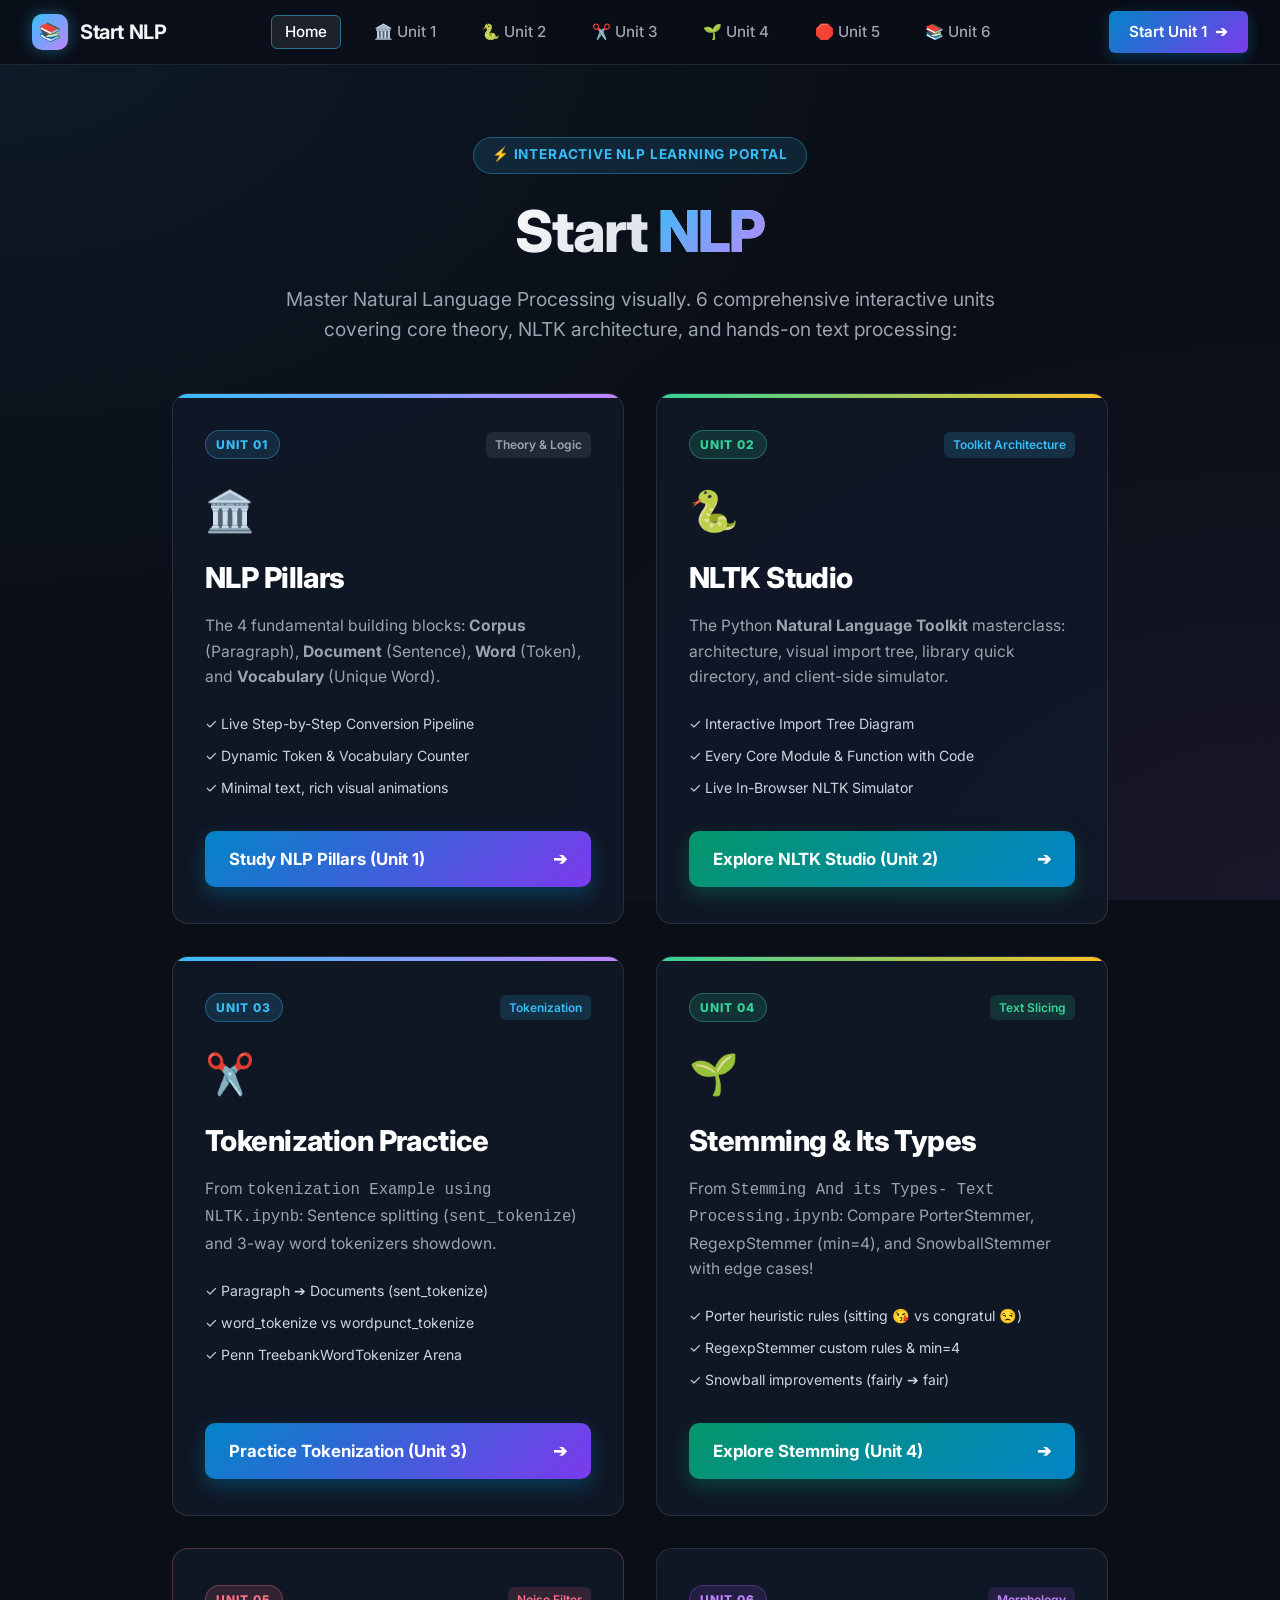
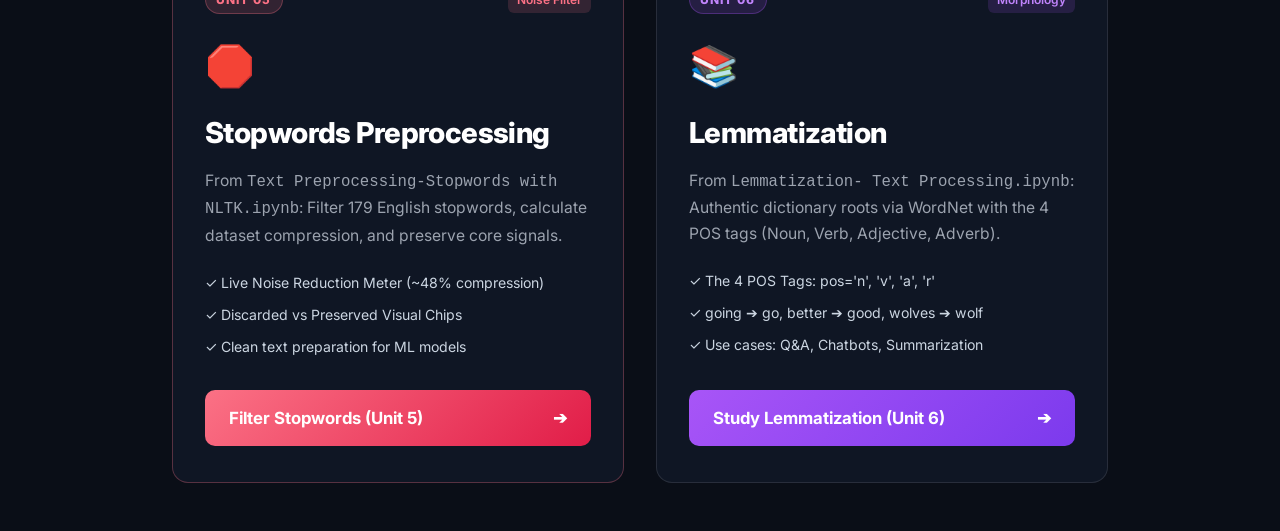
==== commit f019b2a1: "Build complete 6-Unit visual study platform: NLP Pillars, NLTK Studio, Tokenization, Stemming, Stopw" ====
--- a/index.html
+++ b/index.html
@@ -19,13 +19,16 @@
     </a>
     <ul class="nav-links">
       <li><a href="index.html" class="nav-link active">Home</a></li>
-      <li><a href="study.html" class="nav-link">NLP Pillars</a></li>
-      <li><a href="nltk.html" class="nav-link">NLTK Library</a></li>
-      <li><a href="practice.html" class="nav-link">🧪 Practice 1</a></li>
+      <li><a href="study.html" class="nav-link">🏛️ Unit 1</a></li>
+      <li><a href="nltk.html" class="nav-link">🐍 Unit 2</a></li>
+      <li><a href="tokenization.html" class="nav-link">✂️ Unit 3</a></li>
+      <li><a href="stemming.html" class="nav-link">🌱 Unit 4</a></li>
+      <li><a href="stopwords.html" class="nav-link">🛑 Unit 5</a></li>
+      <li><a href="lemmatization.html" class="nav-link">📚 Unit 6</a></li>
     </ul>
-    <a href="nltk.html" class="nav-cta-btn">
-      <span>Study NLTK Library</span>
-      <span>🚀</span>
+    <a href="study.html" class="nav-cta-btn">
+      <span>Start Unit 1</span>
+      <span>➔</span>
     </a>
   </header>
 
@@ -38,23 +41,23 @@
       <h1 class="hero-title">
         Start <span>NLP</span>
       </h1>
-      <p class="hero-subtitle" style="font-size: 1.25rem; max-width: 650px; margin: 0 auto 3rem auto;">
-        Master the fundamentals of Natural Language Processing. Select a study module below to begin:
+      <p class="hero-subtitle" style="font-size: 1.2rem; max-width: 780px; margin: 0 auto 3rem auto;">
+        Master Natural Language Processing visually. 6 comprehensive interactive units covering core theory, NLTK architecture, and hands-on text processing:
       </p>
 
-      <!-- Clean 2-Module Selection Cards -->
+      <!-- Clean 6-Unit Selection Cards Grid -->
       <div class="modules-portal-grid">
         
-        <!-- Module 1: NLP Pillars -->
+        <!-- Unit 1: NLP Pillars -->
         <div class="portal-module-card card-pillars-glow">
           <div class="portal-card-top">
-            <span class="portal-module-pill">Module 01</span>
+            <span class="portal-module-pill">Unit 01</span>
             <span class="portal-tag">Theory & Logic</span>
           </div>
           <div class="portal-icon">🏛️</div>
           <h2 class="portal-card-title">NLP Pillars</h2>
           <p class="portal-card-desc">
-            The 4 fundamental building blocks of NLP: <strong>Corpus</strong> (Paragraph), <strong>Document</strong> (Sentence), <strong>Word</strong> (Token), and <strong>Vocabulary</strong> (Unique Word).
+            The 4 fundamental building blocks: <strong>Corpus</strong> (Paragraph), <strong>Document</strong> (Sentence), <strong>Word</strong> (Token), and <strong>Vocabulary</strong> (Unique Word).
           </p>
           <ul class="portal-feature-list">
             <li>✓ Live Step-by-Step Conversion Pipeline</li>
@@ -62,51 +65,117 @@
             <li>✓ Minimal text, rich visual animations</li>
           </ul>
           <a href="study.html" class="portal-card-btn btn-pillars">
-            <span>Study NLP Pillars</span>
+            <span>Study NLP Pillars (Unit 1)</span>
             <span>➔</span>
           </a>
         </div>
 
-        <!-- Module 2: NLTK Library -->
+        <!-- Unit 2: NLTK Library -->
         <div class="portal-module-card card-nltk-glow">
           <div class="portal-card-top">
-            <span class="portal-module-pill" style="background: rgba(52, 211, 153, 0.15); color: var(--color-word); border-color: var(--color-word-border);">Module 02</span>
-            <span class="portal-tag" style="background: rgba(56, 189, 248, 0.15); color: var(--color-corpus);">Practical Python</span>
+            <span class="portal-module-pill" style="background: rgba(52, 211, 153, 0.15); color: var(--color-word); border-color: var(--color-word-border);">Unit 02</span>
+            <span class="portal-tag" style="background: rgba(56, 189, 248, 0.15); color: var(--color-corpus);">Toolkit Architecture</span>
           </div>
           <div class="portal-icon">🐍</div>
-          <h2 class="portal-card-title">NLTK Library</h2>
+          <h2 class="portal-card-title">NLTK Studio</h2>
           <p class="portal-card-desc">
-            The complete Python <strong>Natural Language Toolkit</strong> masterclass: installation, corpora, tokenizers, stopword removal, stemming, lemmatization, and FreqDist.
+            The Python <strong>Natural Language Toolkit</strong> masterclass: architecture, visual import tree, library quick directory, and client-side simulator.
           </p>
           <ul class="portal-feature-list">
-            <li>✓ Installation & Dataset Download Guides</li>
-            <li>✓ Every Core Function with Code & Use Cases</li>
-            <li>✓ Live Interactive NLTK Simulator in Browser</li>
+            <li>✓ Interactive Import Tree Diagram</li>
+            <li>✓ Every Core Module & Function with Code</li>
+            <li>✓ Live In-Browser NLTK Simulator</li>
           </ul>
           <a href="nltk.html" class="portal-card-btn btn-nltk">
-            <span>Study NLTK Library 🚀</span>
+            <span>Explore NLTK Studio (Unit 2)</span>
             <span>➔</span>
           </a>
         </div>
 
-        <!-- Module 3: Practice 1 Lab -->
+        <!-- Unit 3: Tokenization Practice -->
+        <div class="portal-module-card card-pillars-glow">
+          <div class="portal-card-top">
+            <span class="portal-module-pill" style="background: rgba(56, 189, 248, 0.15); color: var(--color-corpus); border-color: var(--color-corpus-border);">Unit 03</span>
+            <span class="portal-tag" style="background: rgba(56, 189, 248, 0.15); color: var(--color-corpus);">Tokenization</span>
+          </div>
+          <div class="portal-icon">✂️</div>
+          <h2 class="portal-card-title">Tokenization Practice</h2>
+          <p class="portal-card-desc">
+            From <code>tokenization Example using NLTK.ipynb</code>: Sentence splitting (<code>sent_tokenize</code>) and 3-way word tokenizers showdown.
+          </p>
+          <ul class="portal-feature-list">
+            <li>✓ Paragraph ➔ Documents (sent_tokenize)</li>
+            <li>✓ word_tokenize vs wordpunct_tokenize</li>
+            <li>✓ Penn TreebankWordTokenizer Arena</li>
+          </ul>
+          <a href="tokenization.html" class="portal-card-btn btn-pillars">
+            <span>Practice Tokenization (Unit 3)</span>
+            <span>➔</span>
+          </a>
+        </div>
+
+        <!-- Unit 4: Stemming & Its Types -->
+        <div class="portal-module-card card-nltk-glow">
+          <div class="portal-card-top">
+            <span class="portal-module-pill" style="background: rgba(52, 211, 153, 0.15); color: var(--color-word); border-color: var(--color-word-border);">Unit 04</span>
+            <span class="portal-tag" style="background: rgba(52, 211, 153, 0.15); color: var(--color-word);">Text Slicing</span>
+          </div>
+          <div class="portal-icon">🌱</div>
+          <h2 class="portal-card-title">Stemming & Its Types</h2>
+          <p class="portal-card-desc">
+            From <code>Stemming And its Types- Text Processing.ipynb</code>: Compare PorterStemmer, RegexpStemmer (min=4), and SnowballStemmer with edge cases!
+          </p>
+          <ul class="portal-feature-list">
+            <li>✓ Porter heuristic rules (sitting 😘 vs congratul 😒)</li>
+            <li>✓ RegexpStemmer custom rules & min=4</li>
+            <li>✓ Snowball improvements (fairly ➔ fair)</li>
+          </ul>
+          <a href="stemming.html" class="portal-card-btn btn-nltk">
+            <span>Explore Stemming (Unit 4)</span>
+            <span>➔</span>
+          </a>
+        </div>
+
+        <!-- Unit 5: Stopwords Preprocessing -->
+        <div class="portal-module-card" style="border-color: rgba(251, 113, 133, 0.3);">
+          <div class="portal-card-top">
+            <span class="portal-module-pill" style="background: rgba(251, 113, 133, 0.15); color: #fb7185; border-color: rgba(251, 113, 133, 0.3);">Unit 05</span>
+            <span class="portal-tag" style="background: rgba(251, 113, 133, 0.15); color: #fb7185;">Noise Filter</span>
+          </div>
+          <div class="portal-icon">🛑</div>
+          <h2 class="portal-card-title">Stopwords Preprocessing</h2>
+          <p class="portal-card-desc">
+            From <code>Text Preprocessing-Stopwords with NLTK.ipynb</code>: Filter 179 English stopwords, calculate dataset compression, and preserve core signals.
+          </p>
+          <ul class="portal-feature-list">
+            <li>✓ Live Noise Reduction Meter (~48% compression)</li>
+            <li>✓ Discarded vs Preserved Visual Chips</li>
+            <li>✓ Clean text preparation for ML models</li>
+          </ul>
+          <a href="stopwords.html" class="portal-card-btn" style="background: linear-gradient(135deg, #fb7185 0%, #e11d48 100%); color: #fff;">
+            <span>Filter Stopwords (Unit 5)</span>
+            <span>➔</span>
+          </a>
+        </div>
+
+        <!-- Unit 6: Lemmatization Processing -->
         <div class="portal-module-card card-practice-glow">
           <div class="portal-card-top">
-            <span class="portal-module-pill" style="background: rgba(168, 85, 247, 0.15); color: #c084fc; border-color: rgba(168, 85, 247, 0.3);">Module 03</span>
-            <span class="portal-tag" style="background: rgba(168, 85, 247, 0.15); color: #c084fc;">Hands-On Lab</span>
+            <span class="portal-module-pill" style="background: rgba(168, 85, 247, 0.15); color: #c084fc; border-color: rgba(168, 85, 247, 0.3);">Unit 06</span>
+            <span class="portal-tag" style="background: rgba(168, 85, 247, 0.15); color: #c084fc;">Morphology</span>
           </div>
-          <div class="portal-icon">🧪</div>
-          <h2 class="portal-card-title">Practice 1 Lab</h2>
+          <div class="portal-icon">📚</div>
+          <h2 class="portal-card-title">Lemmatization</h2>
           <p class="portal-card-desc">
-            Direct visual companion to <code>NLP learning.ipynb</code>: Benchmark tokenizers side-by-side, slice stems with Porter/Snowball, eliminate noise, and visualize vocabulary live.
+            From <code>Lemmatization- Text Processing.ipynb</code>: Authentic dictionary roots via WordNet with the 4 POS tags (Noun, Verb, Adjective, Adverb).
           </p>
           <ul class="portal-feature-list">
-            <li>✓ 3-Way Tokenizer Benchmark Arena</li>
-            <li>✓ Stopwords Noise Reduction Dashboard</li>
-            <li>✓ POS Lemmatizer Matrix & FreqDist Bars</li>
+            <li>✓ The 4 POS Tags: pos='n', 'v', 'a', 'r'</li>
+            <li>✓ going ➔ go, better ➔ good, wolves ➔ wolf</li>
+            <li>✓ Use cases: Q&A, Chatbots, Summarization</li>
           </ul>
-          <a href="practice.html" class="portal-card-btn btn-practice">
-            <span>Launch Practice 1 Lab 🧪</span>
+          <a href="lemmatization.html" class="portal-card-btn btn-practice">
+            <span>Study Lemmatization (Unit 6)</span>
             <span>➔</span>
           </a>
         </div>
